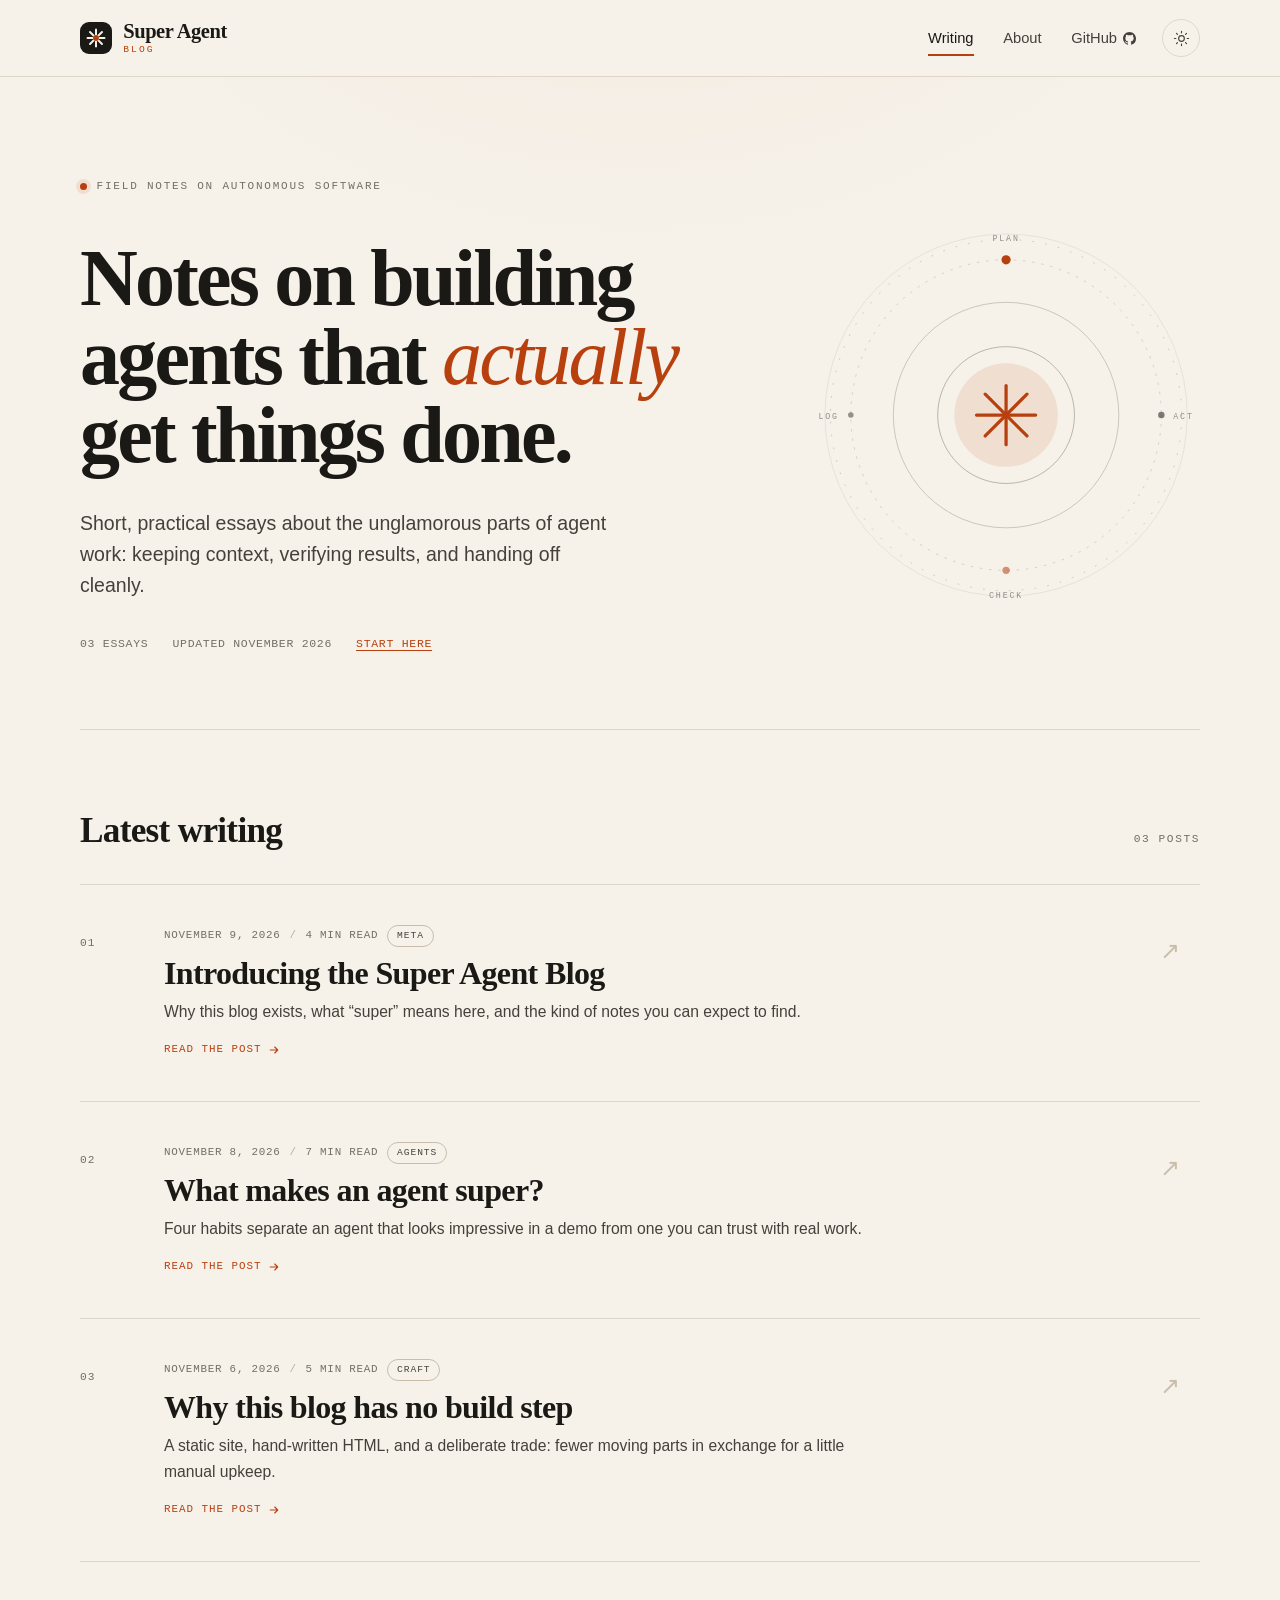
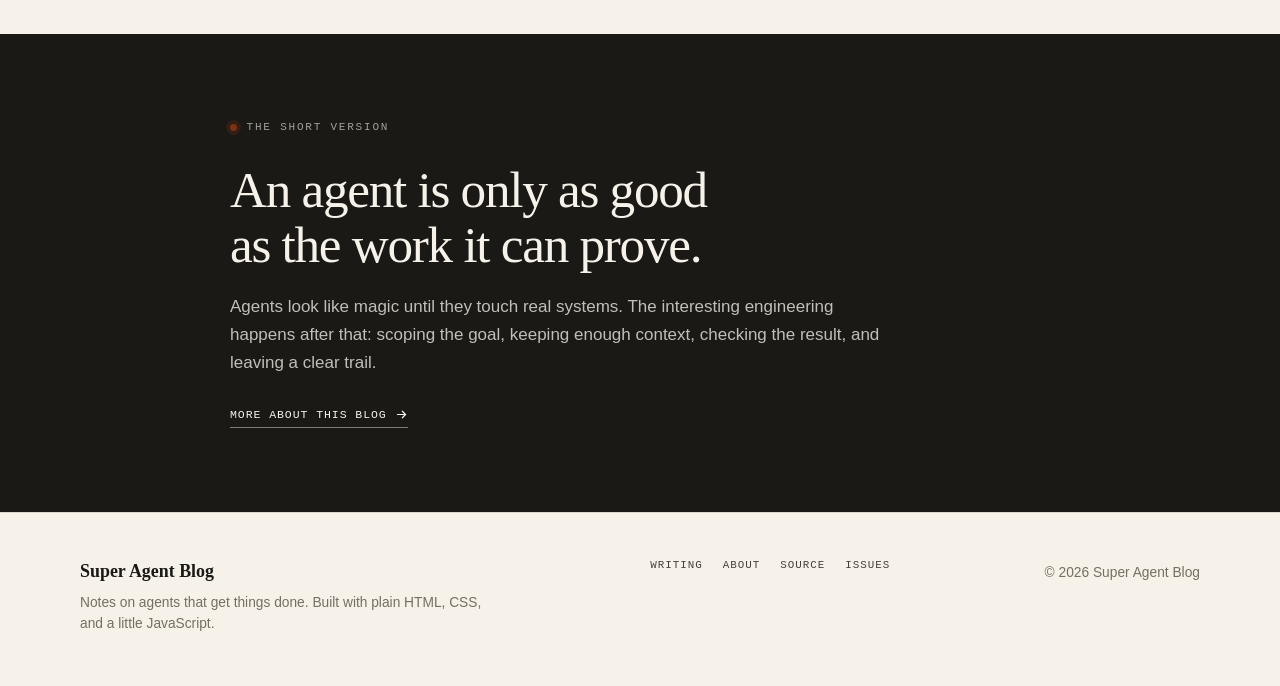
==== index.html @ 89e8c21d "Create the Super Agent Blog Add a complete, dependency-free static blog: responsive home page, three" ====
<!doctype html>
<html lang="en">
<head>
  <meta charset="utf-8">
  <meta name="viewport" content="width=device-width, initial-scale=1">
  <title>Super Agent Blog — Notes on agents that get things done</title>
  <meta name="description" content="Short, practical essays about building AI agents that get real work done: planning, context, verification, and clean handoffs.">
  <meta name="author" content="Super Agent Blog">
  <meta name="color-scheme" content="light dark">
  <meta name="theme-color" content="#f6f2ea" media="(prefers-color-scheme: light)">
  <meta name="theme-color" content="#14130f" media="(prefers-color-scheme: dark)">
  <link rel="icon" href="assets/favicon.svg" type="image/svg+xml">
  <link rel="stylesheet" href="assets/css/style.css">
  <meta property="og:type" content="website">
  <meta property="og:title" content="Super Agent Blog">
  <meta property="og:description" content="Short, practical essays about building AI agents that get real work done.">
  <meta property="og:site_name" content="Super Agent Blog">
  <script>
    (function () {
      try {
        var stored = localStorage.getItem("theme");
        var theme = stored === "light" || stored === "dark"
          ? stored
          : (window.matchMedia("(prefers-color-scheme: dark)").matches ? "dark" : "light");
        document.documentElement.setAttribute("data-theme", theme);
      } catch (error) {
        document.documentElement.setAttribute("data-theme", "light");
      }
    })();
  </script>
  <script src="assets/js/main.js" defer></script>
</head>
<body>
  <a class="skip-link" href="#main">Skip to content</a>

  <header class="site-header">
    <div class="container header-inner">
      <a class="brand" href="index.html" aria-label="Super Agent Blog home">
        <svg class="brand-mark" viewBox="0 0 32 32" aria-hidden="true" focusable="false">
          <rect width="32" height="32" rx="9" fill="currentColor"></rect>
          <g stroke="var(--bg)" stroke-width="2" stroke-linecap="round">
            <path d="M16 7.5v17"></path>
            <path d="M7.5 16h17"></path>
            <path d="M10 10l12 12"></path>
            <path d="M22 10 10 22"></path>
          </g>
          <circle cx="16" cy="16" r="3" fill="var(--accent)"></circle>
        </svg>
        <span class="brand-text">
          <span class="brand-name">Super Agent</span>
          <span class="brand-tag">Blog</span>
        </span>
      </a>

      <nav class="site-nav" aria-label="Primary">
        <a href="index.html" aria-current="page">Writing</a>
        <a href="about.html">About</a>
        <a class="nav-github" href="https://github.com/cmdfas/super-agent-blog" rel="noopener" aria-label="GitHub repository">
          <span>GitHub</span>
          <svg viewBox="0 0 16 16" aria-hidden="true" focusable="false">
            <path fill="currentColor" d="M8 0C3.58 0 0 3.58 0 8c0 3.54 2.29 6.53 5.47 7.59.4.07.55-.17.55-.38 0-.19-.01-.82-.01-1.49-2.01.37-2.53-.49-2.69-.94-.09-.23-.48-.94-.82-1.13-.28-.15-.68-.52-.01-.53.63-.01 1.08.58 1.23.82.72 1.21 1.87.87 2.33.66.07-.52.28-.87.51-1.07-1.78-.2-3.64-.89-3.64-3.95 0-.87.31-1.59.82-2.15-.08-.2-.36-1.02.08-2.12 0 0 .67-.21 2.2.82.64-.18 1.32-.27 2-.27s1.36.09 2 .27c1.53-1.04 2.2-.82 2.2-.82.44 1.1.16 1.92.08 2.12.51.56.82 1.27.82 2.15 0 3.07-1.87 3.75-3.65 3.95.29.25.54.73.54 1.48 0 1.07-.01 1.93-.01 2.2 0 .21.15.46.55.38A8.01 8.01 0 0 0 16 8c0-4.42-3.58-8-8-8Z"></path>
          </svg>
        </a>
        <button class="theme-toggle" type="button" aria-label="Switch to dark theme" aria-pressed="false" title="Switch theme">
          <svg class="icon icon-sun" viewBox="0 0 24 24" fill="none" aria-hidden="true" focusable="false">
            <circle cx="12" cy="12" r="4" stroke="currentColor" stroke-width="1.6"></circle>
            <path d="M12 2v2m0 16v2M4.9 4.9l1.4 1.4m11.4 11.4 1.4 1.4M2 12h2m16 0h2M4.9 19.1l1.4-1.4M17.7 6.3l1.4-1.4" stroke="currentColor" stroke-width="1.6" stroke-linecap="round"></path>
          </svg>
          <svg class="icon icon-moon" viewBox="0 0 24 24" fill="none" aria-hidden="true" focusable="false">
            <path d="M20 14.5A8.5 8.5 0 0 1 9.5 4a8.5 8.5 0 1 0 10.5 10.5Z" stroke="currentColor" stroke-width="1.6" stroke-linejoin="round"></path>
          </svg>
        </button>
      </nav>
    </div>
  </header>

  <main id="main">
    <section class="hero container" aria-labelledby="hero-title">
      <div class="hero-copy">
        <p class="eyebrow"><span class="eyebrow-dot" aria-hidden="true"></span>Field notes on autonomous software</p>
        <h1 id="hero-title">Notes on building agents that <em>actually</em> get things done.</h1>
        <p class="hero-lede">Short, practical essays about the unglamorous parts of agent work: keeping context, verifying results, and handing off cleanly.</p>
        <p class="hero-meta">
          <span>03 essays</span>
          <span>Updated November 2026</span>
          <a href="posts/introducing-the-super-agent-blog.html">Start here</a>
        </p>
      </div>

      <div class="hero-art">
        <svg class="orbit" viewBox="0 0 420 420" aria-hidden="true" focusable="false">
          <circle cx="210" cy="210" r="196" fill="none" stroke="currentColor" stroke-opacity=".08"></circle>
          <g class="orbit-spin">
            <circle cx="210" cy="210" r="190" fill="none" stroke="currentColor" stroke-opacity=".2" stroke-dasharray="1 13" stroke-linecap="round"></circle>
          </g>
          <circle cx="210" cy="210" r="168" fill="none" stroke="currentColor" stroke-opacity=".16" stroke-dasharray="2 8" stroke-linecap="round"></circle>
          <circle cx="210" cy="210" r="122" fill="none" stroke="currentColor" stroke-opacity=".22"></circle>
          <circle cx="210" cy="210" r="74" fill="none" stroke="currentColor" stroke-opacity=".3"></circle>

          <circle cx="210" cy="42" r="5" fill="var(--accent)"></circle>
          <circle cx="378" cy="210" r="3.5" fill="currentColor" fill-opacity=".55"></circle>
          <circle cx="210" cy="378" r="4" fill="var(--accent)" fill-opacity=".55"></circle>
          <circle cx="42" cy="210" r="3" fill="currentColor" fill-opacity=".45"></circle>

          <g class="orbit-core">
            <circle cx="210" cy="210" r="56" fill="var(--accent-soft)"></circle>
            <g stroke="var(--accent)" stroke-width="3.5" stroke-linecap="round">
              <path d="M210 178v64"></path>
              <path d="M178 210h64"></path>
              <path d="M187.4 187.4l45.2 45.2"></path>
              <path d="M232.6 187.4l-45.2 45.2"></path>
            </g>
          </g>

          <g fill="currentColor" font-family="ui-monospace, Menlo, monospace" font-size="9" letter-spacing="2" opacity=".45">
            <text x="210" y="22" text-anchor="middle">PLAN</text>
            <text x="402" y="214" text-anchor="middle">ACT</text>
            <text x="210" y="408" text-anchor="middle">CHECK</text>
            <text x="18" y="214" text-anchor="middle">LOG</text>
          </g>
        </svg>
      </div>
    </section>

    <section class="section container" aria-labelledby="writing-title">
      <div class="section-head">
        <h2 id="writing-title">Latest writing</h2>
        <span class="section-note">03 posts</span>
      </div>

      <div class="post-list">
        <article class="post-row">
          <p class="post-index" aria-hidden="true">01</p>
          <div class="post-main">
            <p class="post-meta">
              <time datetime="2026-11-09">November 9, 2026</time>
              <span class="meta-divider" aria-hidden="true">/</span>
              <span>4 min read</span>
              <span class="tag">Meta</span>
            </p>
            <h3 class="post-title"><a href="posts/introducing-the-super-agent-blog.html">Introducing the Super Agent Blog</a></h3>
            <p class="post-summary">Why this blog exists, what &ldquo;super&rdquo; means here, and the kind of notes you can expect to find.</p>
            <span class="read-more" aria-hidden="true">Read the post
              <svg viewBox="0 0 16 16" fill="none" focusable="false">
                <path d="M3 8h10M9 4l4 4-4 4" stroke="currentColor" stroke-width="1.5" stroke-linecap="round" stroke-linejoin="round"></path>
              </svg>
            </span>
          </div>
          <span class="post-arrow" aria-hidden="true">&nearr;</span>
        </article>

        <article class="post-row">
          <p class="post-index" aria-hidden="true">02</p>
          <div class="post-main">
            <p class="post-meta">
              <time datetime="2026-11-08">November 8, 2026</time>
              <span class="meta-divider" aria-hidden="true">/</span>
              <span>7 min read</span>
              <span class="tag">Agents</span>
            </p>
            <h3 class="post-title"><a href="posts/what-makes-an-agent-super.html">What makes an agent super?</a></h3>
            <p class="post-summary">Four habits separate an agent that looks impressive in a demo from one you can trust with real work.</p>
            <span class="read-more" aria-hidden="true">Read the post
              <svg viewBox="0 0 16 16" fill="none" focusable="false">
                <path d="M3 8h10M9 4l4 4-4 4" stroke="currentColor" stroke-width="1.5" stroke-linecap="round" stroke-linejoin="round"></path>
              </svg>
            </span>
          </div>
          <span class="post-arrow" aria-hidden="true">&nearr;</span>
        </article>

        <article class="post-row">
          <p class="post-index" aria-hidden="true">03</p>
          <div class="post-main">
            <p class="post-meta">
              <time datetime="2026-11-06">November 6, 2026</time>
              <span class="meta-divider" aria-hidden="true">/</span>
              <span>5 min read</span>
              <span class="tag">Craft</span>
            </p>
            <h3 class="post-title"><a href="posts/why-this-blog-has-no-build-step.html">Why this blog has no build step</a></h3>
            <p class="post-summary">A static site, hand-written HTML, and a deliberate trade: fewer moving parts in exchange for a little manual upkeep.</p>
            <span class="read-more" aria-hidden="true">Read the post
              <svg viewBox="0 0 16 16" fill="none" focusable="false">
                <path d="M3 8h10M9 4l4 4-4 4" stroke="currentColor" stroke-width="1.5" stroke-linecap="round" stroke-linejoin="round"></path>
              </svg>
            </span>
          </div>
          <span class="post-arrow" aria-hidden="true">&nearr;</span>
        </article>
      </div>
    </section>

    <section class="manifesto" aria-labelledby="manifesto-title">
      <div class="container manifesto-inner">
        <p class="eyebrow"><span class="eyebrow-dot" aria-hidden="true"></span>The short version</p>
        <h2 id="manifesto-title">An agent is only as good as the work it can prove.</h2>
        <p>Agents look like magic until they touch real systems. The interesting engineering happens after that: scoping the goal, keeping enough context, checking the result, and leaving a clear trail.</p>
        <a class="arrow-link" href="about.html">More about this blog
          <svg viewBox="0 0 16 16" fill="none" aria-hidden="true" focusable="false">
            <path d="M3 8h10M9 4l4 4-4 4" stroke="currentColor" stroke-width="1.5" stroke-linecap="round" stroke-linejoin="round"></path>
          </svg>
        </a>
      </div>
    </section>
  </main>

  <footer class="site-footer">
    <div class="container footer-inner">
      <div>
        <p class="footer-brand">Super Agent Blog</p>
        <p class="footer-note">Notes on agents that get things done. Built with plain HTML, CSS, and a little JavaScript.</p>
      </div>
      <div class="footer-links">
        <a href="index.html">Writing</a>
        <a href="about.html">About</a>
        <a href="https://github.com/cmdfas/super-agent-blog">Source</a>
        <a href="https://github.com/cmdfas/super-agent-blog/issues">Issues</a>
      </div>
      <p class="footer-note">&copy; <span data-year>2026</span> Super Agent Blog</p>
    </div>
  </footer>
</body>
</html>
---- assets/css/style.css ----
/* ==========================================================================
   Super Agent Blog
   A small, dependency-free design system.
   ========================================================================== */

:root {
  --bg: #f6f2ea;
  --bg-elevated: #fdfaf5;
  --bg-subtle: #efe9de;
  --ink: #1a1916;
  --ink-soft: #45413a;
  --ink-muted: #746e63;
  --line: #ded6c8;
  --line-strong: #c9beac;
  --accent: #b8400e;
  --accent-strong: #8f300a;
  --accent-soft: #f0dfd0;
  --on-accent: #fff8f0;

  --font-serif: "Iowan Old Style", "Palatino Linotype", Palatino, "Book Antiqua",
    Georgia, serif;
  --font-sans: ui-sans-serif, -apple-system, BlinkMacSystemFont, "Segoe UI",
    Roboto, "Helvetica Neue", Arial, sans-serif;
  --font-mono: ui-monospace, "SF Mono", "SFMono-Regular", Menlo, Consolas,
    "Liberation Mono", monospace;

  --wrap: 1120px;
  --pad: clamp(1.25rem, 4vw, 2.5rem);
  --radius: 14px;
  --shadow: 0 1px 2px rgba(26, 25, 22, 0.04),
    0 18px 40px -24px rgba(26, 25, 22, 0.28);

  color-scheme: light;
}

:root[data-theme="dark"] {
  --bg: #14130f;
  --bg-elevated: #1c1a15;
  --bg-subtle: #24211a;
  --ink: #f2ece1;
  --ink-soft: #c9c1b4;
  --ink-muted: #968e80;
  --line: #33302a;
  --line-strong: #4a453c;
  --accent: #f97316;
  --accent-strong: #fb923c;
  --accent-soft: #2e1e11;
  --on-accent: #1c0f05;
  --shadow: 0 1px 2px rgba(0, 0, 0, 0.3),
    0 18px 40px -24px rgba(0, 0, 0, 0.7);

  color-scheme: dark;
}

/* Reset ------------------------------------------------------------------ */

*,
*::before,
*::after {
  box-sizing: border-box;
}

* {
  margin: 0;
}

html {
  -webkit-text-size-adjust: 100%;
  scroll-behavior: smooth;
}

body {
  min-height: 100vh;
  background-color: var(--bg);
  background-image: radial-gradient(
    ellipse 90% 55% at 50% -25%,
    rgba(184, 64, 14, 0.08),
    transparent 70%
  );
  background-repeat: no-repeat;
  color: var(--ink);
  font-family: var(--font-sans);
  font-size: 1.0625rem;
  line-height: 1.65;
  -webkit-font-smoothing: antialiased;
  text-rendering: optimizeLegibility;
}

:root[data-theme="dark"] body {
  background-image: radial-gradient(
    ellipse 90% 55% at 50% -25%,
    rgba(249, 115, 22, 0.09),
    transparent 70%
  );
}

img,
svg {
  display: block;
  max-width: 100%;
}

a {
  color: inherit;
}

button {
  font: inherit;
  color: inherit;
}

::selection {
  background: var(--accent-soft);
  color: var(--ink);
}

:focus-visible {
  outline: 2px solid var(--accent);
  outline-offset: 3px;
  border-radius: 2px;
}

.container {
  width: min(100% - (var(--pad) * 2), var(--wrap));
  margin-inline: auto;
}

.skip-link {
  position: absolute;
  top: -100%;
  left: var(--pad);
  z-index: 100;
  padding: 0.7rem 1rem;
  background: var(--ink);
  color: var(--bg);
  border-radius: 0 0 8px 8px;
  font-size: 0.9rem;
  text-decoration: none;
}

.skip-link:focus {
  top: 0;
}

/* Header ----------------------------------------------------------------- */

.site-header {
  position: sticky;
  top: 0;
  z-index: 50;
  border-bottom: 1px solid var(--line);
  background: var(--bg);
}

@supports (background: color-mix(in srgb, red 50%, transparent)) {
  .site-header {
    background: color-mix(in srgb, var(--bg) 88%, transparent);
    -webkit-backdrop-filter: blur(14px);
    backdrop-filter: blur(14px);
  }
}

.header-inner {
  display: flex;
  align-items: center;
  justify-content: space-between;
  gap: 1.5rem;
  min-height: 4.75rem;
}

.brand {
  display: inline-flex;
  align-items: center;
  gap: 0.7rem;
  text-decoration: none;
  flex-shrink: 0;
}

.brand-mark {
  width: 32px;
  height: 32px;
  color: var(--ink);
  transition: transform 0.35s cubic-bezier(0.2, 0.8, 0.2, 1);
}

.brand:hover .brand-mark {
  transform: rotate(45deg);
}

.brand-text {
  display: flex;
  flex-direction: column;
  line-height: 1;
}

.brand-name {
  font-family: var(--font-serif);
  font-size: 1.28rem;
  font-weight: 600;
  letter-spacing: -0.02em;
}

.brand-tag {
  margin-top: 0.22rem;
  color: var(--accent);
  font-family: var(--font-mono);
  font-size: 0.6rem;
  font-weight: 500;
  letter-spacing: 0.22em;
  text-transform: uppercase;
}

.site-nav {
  display: flex;
  align-items: center;
  gap: clamp(0.15rem, 1.2vw, 0.75rem);
}

.site-nav a {
  position: relative;
  padding: 0.45rem 0.55rem;
  color: var(--ink-soft);
  font-size: 0.92rem;
  text-decoration: none;
  transition: color 0.2s ease;
}

.site-nav a:hover {
  color: var(--ink);
}

.site-nav a[aria-current="page"] {
  color: var(--ink);
}

.site-nav a[aria-current="page"]::after {
  content: "";
  position: absolute;
  right: 0.55rem;
  bottom: 0.1rem;
  left: 0.55rem;
  height: 1.5px;
  background: var(--accent);
}

.nav-github {
  display: inline-flex;
  align-items: center;
  gap: 0.35rem;
}

.nav-github svg {
  width: 13px;
  height: 13px;
}

.theme-toggle {
  display: grid;
  place-items: center;
  width: 38px;
  height: 38px;
  margin-left: 0.35rem;
  border: 1px solid var(--line);
  border-radius: 999px;
  background: transparent;
  color: var(--ink-soft);
  cursor: pointer;
  transition: color 0.2s ease, border-color 0.2s ease,
    background-color 0.2s ease;
}

.theme-toggle:hover {
  border-color: var(--accent);
  background: var(--bg-elevated);
  color: var(--accent);
}

.theme-toggle .icon {
  width: 17px;
  height: 17px;
}

.icon-moon {
  display: none;
}

:root[data-theme="dark"] .icon-sun {
  display: none;
}

:root[data-theme="dark"] .icon-moon {
  display: block;
}

/* Type helpers ----------------------------------------------------------- */

.eyebrow {
  display: flex;
  align-items: center;
  gap: 0.6rem;
  color: var(--ink-muted);
  font-family: var(--font-mono);
  font-size: 0.69rem;
  letter-spacing: 0.16em;
  text-transform: uppercase;
}

.eyebrow-dot {
  width: 7px;
  height: 7px;
  border-radius: 999px;
  background: var(--accent);
  box-shadow: 0 0 0 4px var(--accent-soft);
  flex-shrink: 0;
}

.arrow-link {
  display: inline-flex;
  align-items: center;
  gap: 0.5rem;
  padding-bottom: 0.15rem;
  border-bottom: 1px solid currentColor;
  color: var(--accent);
  font-family: var(--font-mono);
  font-size: 0.72rem;
  letter-spacing: 0.08em;
  text-decoration: none;
  text-transform: uppercase;
  transition: gap 0.2s ease, color 0.2s ease;
}

.arrow-link:hover {
  gap: 0.75rem;
  color: var(--accent-strong);
}

.arrow-link svg {
  width: 13px;
  height: 13px;
}

/* Hero ------------------------------------------------------------------- */

.hero {
  display: grid;
  grid-template-columns: minmax(0, 1.35fr) minmax(280px, 0.8fr);
  gap: clamp(2.5rem, 6vw, 5.5rem);
  align-items: center;
  padding-block: clamp(3.25rem, 8vw, 6.25rem) clamp(2.75rem, 6vw, 4.75rem);
}

.hero h1 {
  margin: 0.55em 0 0.42em;
  font-family: var(--font-serif);
  font-size: clamp(2.7rem, 6.5vw, 5rem);
  font-weight: 600;
  letter-spacing: -0.035em;
  line-height: 0.98;
  text-wrap: balance;
}

.hero h1 em {
  color: var(--accent);
  font-style: italic;
  font-weight: 500;
}

.hero-lede {
  max-width: 34rem;
  color: var(--ink-soft);
  font-size: clamp(1.05rem, 1.6vw, 1.22rem);
  line-height: 1.6;
}

.hero-meta {
  display: flex;
  flex-wrap: wrap;
  align-items: center;
  gap: 0.6rem 1.5rem;
  margin-top: 2rem;
  color: var(--ink-muted);
  font-family: var(--font-mono);
  font-size: 0.72rem;
  letter-spacing: 0.06em;
  text-transform: uppercase;
}

.hero-meta a {
  color: var(--accent);
  text-decoration-thickness: 1px;
  text-underline-offset: 3px;
}

.hero-art {
  justify-self: center;
  width: min(100%, 420px);
}

.orbit {
  width: 100%;
  height: auto;
  overflow: visible;
  color: var(--ink);
}

.orbit-spin {
  transform-origin: 210px 210px;
}

.orbit-core {
  transform-origin: 210px 210px;
}

@keyframes orbit-spin {
  to {
    transform: rotate(360deg);
  }
}

@keyframes core-pulse {
  0%,
  100% {
    transform: scale(1);
  }
  50% {
    transform: scale(1.04);
  }
}

@media (prefers-reduced-motion: no-preference) {
  .orbit-spin {
    animation: orbit-spin 90s linear infinite;
  }

  .orbit-core {
    animation: core-pulse 6s ease-in-out infinite;
  }
}

/* Section + post list ---------------------------------------------------- */

.section {
  padding-block: clamp(2.75rem, 6vw, 4.5rem);
  border-top: 1px solid var(--line);
}

.section-head {
  display: flex;
  align-items: baseline;
  justify-content: space-between;
  gap: 1rem;
}

.section-head h2 {
  font-family: var(--font-serif);
  font-size: clamp(1.6rem, 3vw, 2.2rem);
  font-weight: 600;
  letter-spacing: -0.02em;
}

.section-note {
  color: var(--ink-muted);
  font-family: var(--font-mono);
  font-size: 0.7rem;
  letter-spacing: 0.14em;
  text-transform: uppercase;
  white-space: nowrap;
}

.post-list {
  margin-top: 1.5rem;
  border-top: 1px solid var(--line);
}

.post-row {
  display: grid;
  grid-template-columns: 3.25rem minmax(0, 1fr) 2.5rem;
  gap: clamp(1rem, 3vw, 2rem);
  align-items: start;
  padding-block: clamp(1.75rem, 4vw, 2.5rem);
  border-bottom: 1px solid var(--line);
  transition: background-color 0.2s ease;
}

.post-row:hover {
  background: var(--bg-elevated);
}

.post-index {
  padding-top: 0.55rem;
  color: var(--ink-muted);
  font-family: var(--font-mono);
  font-size: 0.7rem;
  letter-spacing: 0.1em;
}

.post-meta {
  display: flex;
  flex-wrap: wrap;
  align-items: center;
  gap: 0.55rem;
  color: var(--ink-muted);
  font-family: var(--font-mono);
  font-size: 0.68rem;
  letter-spacing: 0.07em;
  text-transform: uppercase;
}

.meta-divider {
  opacity: 0.5;
}

.tag {
  padding: 0.14rem 0.55rem;
  border: 1px solid var(--line-strong);
  border-radius: 999px;
  color: var(--ink-soft);
  font-size: 0.6rem;
  letter-spacing: 0.1em;
}

.post-title {
  margin: 0.5rem 0 0.45rem;
  font-family: var(--font-serif);
  font-size: clamp(1.45rem, 2.8vw, 2rem);
  font-weight: 600;
  letter-spacing: -0.02em;
  line-height: 1.15;
  text-wrap: balance;
}

.post-title a {
  text-decoration: none;
  background-image: linear-gradient(var(--accent), var(--accent));
  background-repeat: no-repeat;
  background-position: 0 100%;
  background-size: 0% 1px;
  transition: color 0.2s ease, background-size 0.25s ease;
}

.post-title a:hover {
  color: var(--accent);
  background-size: 100% 1px;
}

.post-summary {
  max-width: 46rem;
  color: var(--ink-soft);
  font-size: 0.98rem;
}

.read-more {
  display: inline-flex;
  align-items: center;
  gap: 0.4rem;
  margin-top: 1rem;
  color: var(--accent);
  font-family: var(--font-mono);
  font-size: 0.68rem;
  letter-spacing: 0.09em;
  text-transform: uppercase;
}

.read-more svg {
  width: 12px;
  height: 12px;
}

.post-arrow {
  padding-top: 0.9rem;
  color: var(--line-strong);
  font-size: 1.5rem;
  line-height: 1;
  transition: color 0.2s ease, transform 0.2s ease;
}

.post-row:hover .post-arrow {
  color: var(--accent);
  transform: translate(3px, -3px);
}

/* Manifesto band --------------------------------------------------------- */

.manifesto {
  padding-block: clamp(3rem, 7vw, 5.25rem);
  background: var(--ink);
  color: var(--bg);
}

.manifesto-inner {
  max-width: 820px;
}

.manifesto .eyebrow {
  color: var(--bg);
  opacity: 0.62;
}

.manifesto .eyebrow-dot {
  background: var(--accent);
  box-shadow: 0 0 0 4px color-mix(in srgb, var(--accent) 24%, transparent);
  opacity: 1;
}

.manifesto h2 {
  margin: 0.5em 0 0.4em;
  font-family: var(--font-serif);
  font-size: clamp(2rem, 4.5vw, 3.2rem);
  font-weight: 500;
  letter-spacing: -0.025em;
  line-height: 1.08;
  text-wrap: balance;
}

.manifesto p {
  max-width: 42rem;
  color: var(--bg);
  opacity: 0.76;
}

.manifesto .arrow-link {
  margin-top: 1.75rem;
  border-bottom-color: color-mix(in srgb, var(--bg) 45%, transparent);
  color: var(--bg);
}

.manifesto .arrow-link:hover {
  color: var(--accent);
}

/* Footer ----------------------------------------------------------------- */

.site-footer {
  padding-block: 2.75rem 3.25rem;
  border-top: 1px solid var(--line);
}

.footer-inner {
  display: flex;
  flex-wrap: wrap;
  align-items: flex-start;
  justify-content: space-between;
  gap: 1.75rem 3rem;
}

.footer-brand {
  font-family: var(--font-serif);
  font-size: 1.12rem;
  font-weight: 600;
}

.footer-note {
  max-width: 26rem;
  margin-top: 0.35rem;
  color: var(--ink-muted);
  font-size: 0.86rem;
  line-height: 1.55;
}

.footer-links {
  display: flex;
  flex-wrap: wrap;
  gap: 1.25rem;
  font-family: var(--font-mono);
  font-size: 0.68rem;
  letter-spacing: 0.09em;
  text-transform: uppercase;
}

.footer-links a {
  color: var(--ink-soft);
  text-decoration: none;
}

.footer-links a:hover {
  color: var(--accent);
  text-decoration: underline;
  text-underline-offset: 4px;
}

/* Article ---------------------------------------------------------------- */

.article-main {
  padding-block: clamp(2.5rem, 6vw, 4.5rem) clamp(3rem, 7vw, 5.5rem);
}

.article-header,
.article-footer,
.post-nav,
.page-header {
  max-width: 780px;
  margin-inline: auto;
}

.back-link {
  display: inline-flex;
  align-items: center;
  gap: 0.45rem;
  color: var(--ink-muted);
  font-family: var(--font-mono);
  font-size: 0.68rem;
  letter-spacing: 0.09em;
  text-decoration: none;
  text-transform: uppercase;
  transition: color 0.2s ease, gap 0.2s ease;
}

.back-link:hover {
  gap: 0.65rem;
  color: var(--accent);
}

.back-link svg {
  width: 12px;
  height: 12px;
}

.article-header h1,
.page-header h1 {
  margin: 0.42em 0 0.35em;
  font-family: var(--font-serif);
  font-size: clamp(2.3rem, 5vw, 3.8rem);
  font-weight: 600;
  letter-spacing: -0.035em;
  line-height: 1.02;
  text-wrap: balance;
}

.article-header .eyebrow {
  margin-top: 2.25rem;
}

.article-lede,
.page-lede {
  max-width: 44rem;
  color: var(--ink-soft);
  font-family: var(--font-serif);
  font-size: clamp(1.2rem, 2vw, 1.42rem);
  font-style: italic;
  line-height: 1.5;
}

.article-meta {
  display: flex;
  flex-wrap: wrap;
  align-items: center;
  gap: 0.6rem;
  margin-top: 1.9rem;
  padding-top: 1rem;
  border-top: 1px solid var(--line);
  color: var(--ink-muted);
  font-family: var(--font-mono);
  font-size: 0.7rem;
  letter-spacing: 0.07em;
  text-transform: uppercase;
}

.prose {
  max-width: 44rem;
  margin: clamp(2rem, 5vw, 3rem) auto 0;
  font-size: 1.075rem;
  line-height: 1.72;
}

.prose > p:first-of-type::first-letter {
  float: left;
  padding: 0.06em 0.1em 0 0;
  color: var(--accent);
  font-family: var(--font-serif);
  font-size: 3.3em;
  font-weight: 600;
  line-height: 0.82;
}

.prose h2 {
  margin: 2.1em 0 0.55em;
  font-family: var(--font-serif);
  font-size: clamp(1.5rem, 2.5vw, 1.85rem);
  font-weight: 600;
  letter-spacing: -0.015em;
  line-height: 1.2;
}

.prose h3 {
  margin: 1.8em 0 0.45em;
  font-family: var(--font-serif);
  font-size: 1.24rem;
  font-weight: 600;
  line-height: 1.25;
}

.prose p,
.prose ul,
.prose ol {
  margin: 0 0 1.35em;
}

.prose ul,
.prose ol {
  padding-left: 1.35em;
}

.prose li {
  margin-bottom: 0.45em;
}

.prose li::marker {
  color: var(--accent);
}

.prose strong {
  font-weight: 650;
}

.prose a {
  color: var(--accent);
  text-decoration-thickness: 1px;
  text-underline-offset: 3px;
}

.prose a:hover {
  color: var(--accent-strong);
}

.prose blockquote {
  margin: 2em 0;
  padding: 0.25em 0 0.25em 1.35em;
  border-left: 3px solid var(--accent);
  color: var(--ink-soft);
  font-family: var(--font-serif);
  font-size: 1.2em;
  line-height: 1.5;
}

.prose code {
  padding: 0.1em 0.35em;
  border: 1px solid var(--line);
  border-radius: 5px;
  background: var(--bg-subtle);
  font-family: var(--font-mono);
  font-size: 0.86em;
}

.prose hr {
  margin: 2.5em 0;
  border: 0;
  border-top: 1px solid var(--line);
}

.article-footer {
  display: flex;
  flex-wrap: wrap;
  justify-content: space-between;
  gap: 1rem;
  margin-top: 3rem;
  padding-top: 1.5rem;
  border-top: 1px solid var(--line);
  color: var(--ink-muted);
  font-family: var(--font-mono);
  font-size: 0.68rem;
  letter-spacing: 0.07em;
  text-transform: uppercase;
}

.post-nav {
  display: grid;
  grid-template-columns: 1fr 1fr;
  gap: 1rem;
  margin-top: 2.5rem;
}

.post-nav a {
  padding: 1.2rem 1.35rem;
  border: 1px solid var(--line);
  border-radius: var(--radius);
  background: var(--bg-elevated);
  text-decoration: none;
  transition: border-color 0.2s ease, transform 0.2s ease;
}

.post-nav a:hover {
  border-color: var(--accent);
  transform: translateY(-2px);
}

.post-nav span {
  display: block;
  margin-bottom: 0.3rem;
  color: var(--ink-muted);
  font-family: var(--font-mono);
  font-size: 0.62rem;
  letter-spacing: 0.12em;
  text-transform: uppercase;
}

.post-nav strong {
  font-family: var(--font-serif);
  font-size: 1.12rem;
  font-weight: 600;
  line-height: 1.25;
}

.post-nav .next {
  text-align: right;
}

/* About / static pages --------------------------------------------------- */

.page-main {
  padding-block: clamp(2.75rem, 6vw, 4.5rem) clamp(3.25rem, 7vw, 5.5rem);
}

.prose--page {
  margin-top: clamp(1.75rem, 4vw, 2.5rem);
  margin-inline: auto;
}

.page-header {
  max-width: 44rem;
}

.page-cta {
  max-width: 44rem;
  margin: 2.5rem auto 0;
}

.colophon {
  max-width: 44rem;
  margin: 3rem auto 0;
  padding: 1.5rem 1.65rem;
  border: 1px solid var(--line);
  border-radius: var(--radius);
  background: var(--bg-elevated);
}

.colophon h2 {
  margin-bottom: 1rem;
  font-family: var(--font-serif);
  font-size: 1.25rem;
  font-weight: 600;
}

.colophon dl {
  display: grid;
  gap: 0.85rem;
}

.colophon dl > div {
  display: grid;
  grid-template-columns: 7rem minmax(0, 1fr);
  gap: 1rem;
}

.colophon dt {
  color: var(--ink-muted);
  font-family: var(--font-mono);
  font-size: 0.64rem;
  letter-spacing: 0.1em;
  text-transform: uppercase;
  padding-top: 0.2rem;
}

.colophon dd {
  color: var(--ink-soft);
  font-size: 0.92rem;
  line-height: 1.55;
}

/* 404 -------------------------------------------------------------------- */

.not-found {
  display: grid;
  place-items: center;
  min-height: 58vh;
  padding-block: clamp(3rem, 8vw, 6rem);
  text-align: center;
}

.not-found-code {
  color: var(--accent);
  font-family: var(--font-mono);
  font-size: 0.72rem;
  letter-spacing: 0.22em;
  text-transform: uppercase;
}

.not-found h1 {
  margin: 0.4em 0 0.3em;
  font-family: var(--font-serif);
  font-size: clamp(2.4rem, 7vw, 4.4rem);
  font-weight: 600;
  letter-spacing: -0.035em;
  line-height: 1;
}

.not-found p {
  max-width: 30rem;
  margin-inline: auto;
  color: var(--ink-soft);
}

.not-found-cta {
  margin-top: 2rem;
}

/* Responsive ------------------------------------------------------------- */

@media (max-width: 860px) {
  .hero {
    grid-template-columns: 1fr;
    gap: 2.5rem;
  }

  .hero-art {
    justify-self: start;
    width: min(68%, 340px);
  }
}

@media (max-width: 700px) {
  .header-inner {
    min-height: 4.25rem;
    gap: 1rem;
  }

  .post-row {
    grid-template-columns: 2.5rem minmax(0, 1fr);
  }

  .post-arrow {
    display: none;
  }

  .post-nav {
    grid-template-columns: 1fr;
  }

  .post-nav .next {
    text-align: left;
  }

  .colophon dl > div {
    grid-template-columns: 1fr;
    gap: 0.2rem;
  }
}

@media (max-width: 560px) {
  .brand-tag,
  .nav-github span {
    display: none;
  }

  .brand-name {
    font-size: 1.12rem;
  }

  .site-nav a {
    padding: 0.45rem 0.4rem;
    font-size: 0.85rem;
  }

  .site-nav a[aria-current="page"]::after {
    right: 0.4rem;
    left: 0.4rem;
  }

  .theme-toggle {
    width: 34px;
    height: 34px;
    margin-left: 0.1rem;
  }

  .post-index {
    display: none;
  }

  .post-row {
    grid-template-columns: 1fr;
  }

  .article-meta {
    font-size: 0.64rem;
  }
}

@media (max-width: 380px) {
  .header-inner {
    gap: 0.5rem;
  }

  .brand {
    gap: 0.5rem;
  }

  .brand-mark {
    width: 28px;
    height: 28px;
  }

  .brand-name {
    font-size: 1.02rem;
  }

  .site-nav {
    gap: 0;
  }

  .site-nav a {
    padding: 0.45rem 0.3rem;
    font-size: 0.8rem;
  }

  .nav-github {
    display: none;
  }

  .theme-toggle {
    width: 32px;
    height: 32px;
    margin-left: 0.2rem;
  }
}

/* Print ------------------------------------------------------------------ */

@media print {
  .site-header,
  .site-footer,
  .post-nav,
  .theme-toggle,
  .skip-link {
    display: none;
  }

  body {
    background: #fff;
    color: #000;
    font-size: 11pt;
  }

  .article-header,
  .prose,
  .article-footer {
    max-width: none;
  }

  .article-lede {
    color: #333;
  }
}

/* Motion preferences ----------------------------------------------------- */

@media (prefers-reduced-motion: reduce) {
  html {
    scroll-behavior: auto;
  }

  *,
  *::before,
  *::after {
    animation-duration: 0.01ms !important;
    animation-iteration-count: 1 !important;
    transition-duration: 0.01ms !important;
  }
}
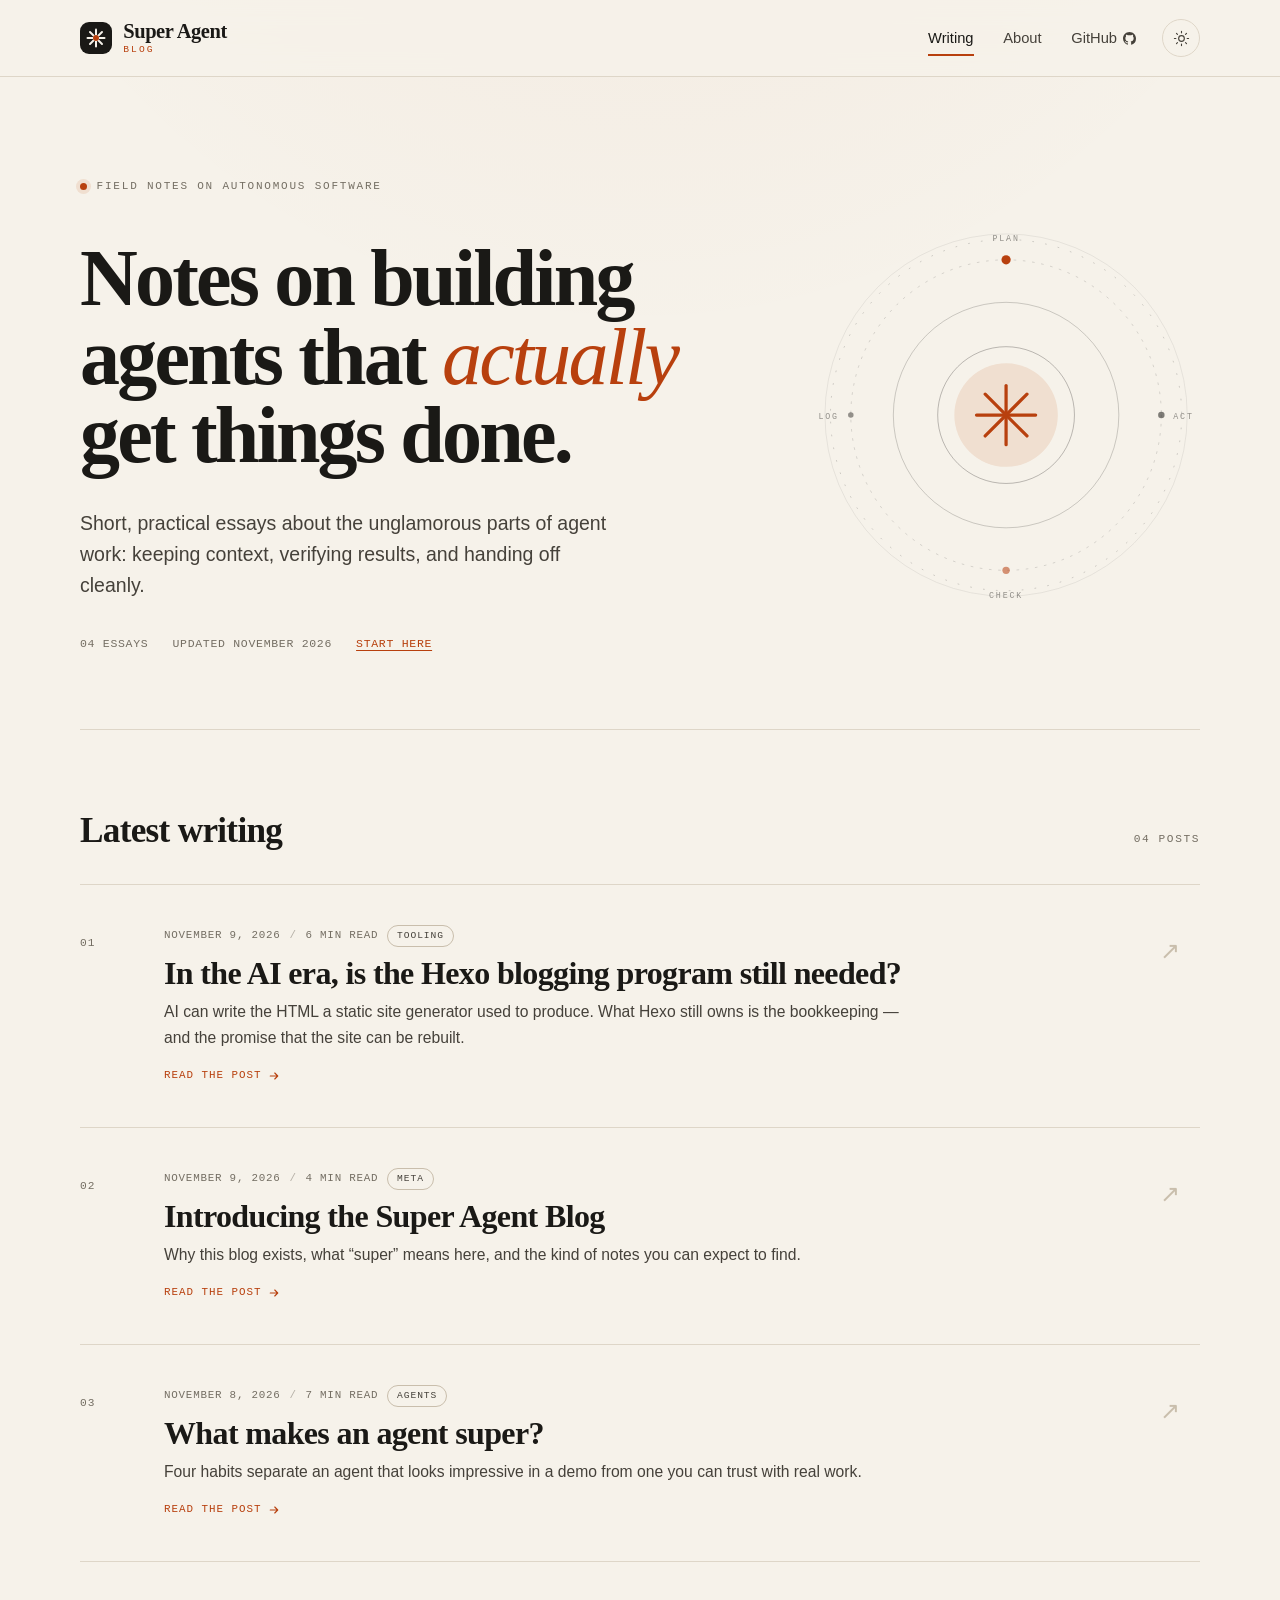
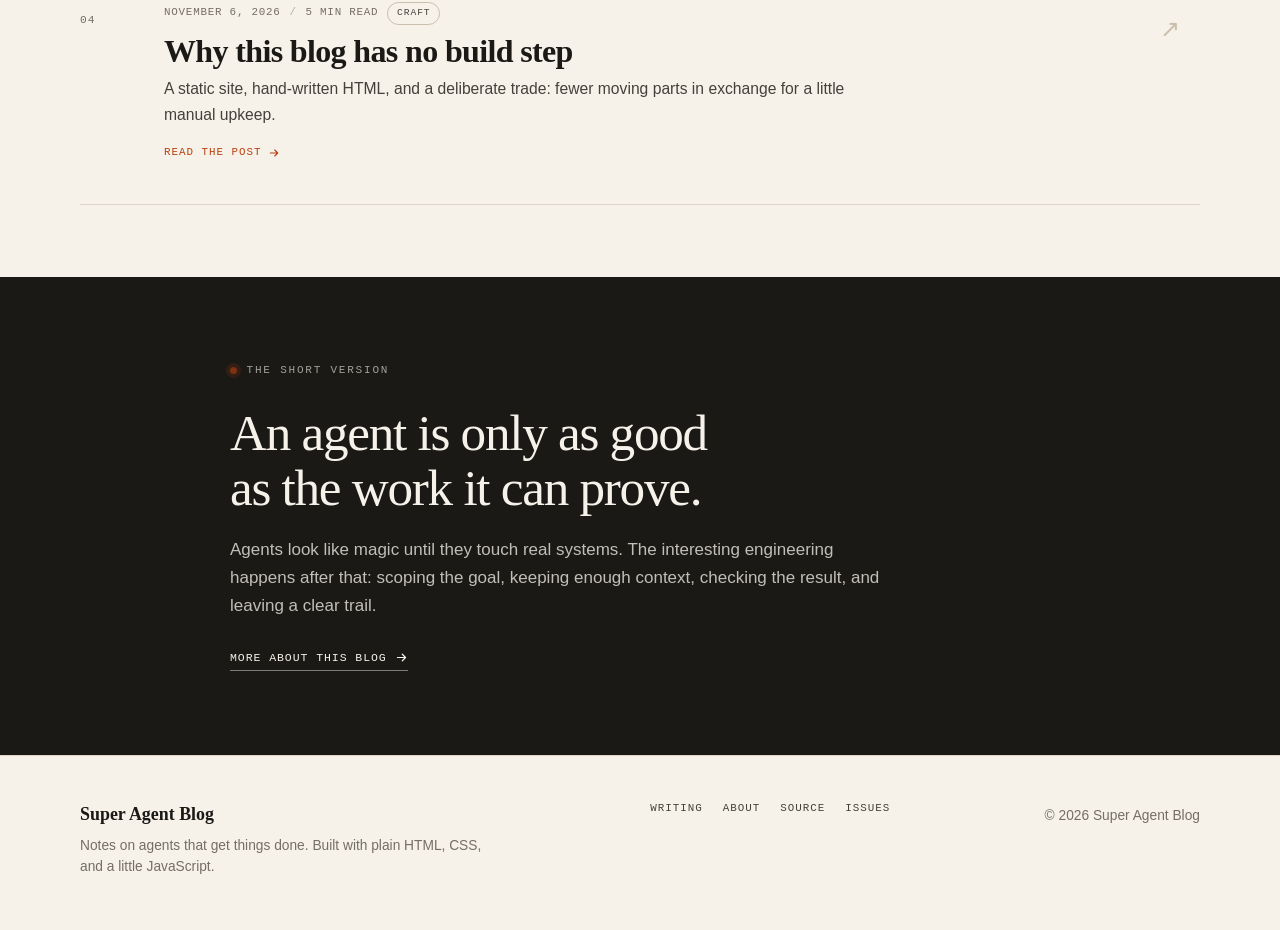
==== commit 80bc39fb: "Add post: In the AI era, is the Hexo blogging program still needed? Adds field note 004, which argue" ====
--- a/index.html
+++ b/index.html
@@ -81,7 +81,7 @@
         <h1 id="hero-title">Notes on building agents that <em>actually</em> get things done.</h1>
         <p class="hero-lede">Short, practical essays about the unglamorous parts of agent work: keeping context, verifying results, and handing off cleanly.</p>
         <p class="hero-meta">
-          <span>03 essays</span>
+          <span>04 essays</span>
           <span>Updated November 2026</span>
           <a href="posts/introducing-the-super-agent-blog.html">Start here</a>
         </p>
@@ -125,12 +125,32 @@
     <section class="section container" aria-labelledby="writing-title">
       <div class="section-head">
         <h2 id="writing-title">Latest writing</h2>
-        <span class="section-note">03 posts</span>
+        <span class="section-note">04 posts</span>
       </div>
 
       <div class="post-list">
         <article class="post-row">
           <p class="post-index" aria-hidden="true">01</p>
+          <div class="post-main">
+            <p class="post-meta">
+              <time datetime="2026-11-09">November 9, 2026</time>
+              <span class="meta-divider" aria-hidden="true">/</span>
+              <span>6 min read</span>
+              <span class="tag">Tooling</span>
+            </p>
+            <h3 class="post-title"><a href="posts/is-hexo-still-needed-in-the-ai-era.html">In the AI era, is the Hexo blogging program still needed?</a></h3>
+            <p class="post-summary">AI can write the HTML a static site generator used to produce. What Hexo still owns is the bookkeeping &mdash; and the promise that the site can be rebuilt.</p>
+            <span class="read-more" aria-hidden="true">Read the post
+              <svg viewBox="0 0 16 16" fill="none" focusable="false">
+                <path d="M3 8h10M9 4l4 4-4 4" stroke="currentColor" stroke-width="1.5" stroke-linecap="round" stroke-linejoin="round"></path>
+              </svg>
+            </span>
+          </div>
+          <span class="post-arrow" aria-hidden="true">&nearr;</span>
+        </article>
+
+        <article class="post-row">
+          <p class="post-index" aria-hidden="true">02</p>
           <div class="post-main">
             <p class="post-meta">
               <time datetime="2026-11-09">November 9, 2026</time>
@@ -150,7 +170,7 @@
         </article>
 
         <article class="post-row">
-          <p class="post-index" aria-hidden="true">02</p>
+          <p class="post-index" aria-hidden="true">03</p>
           <div class="post-main">
             <p class="post-meta">
               <time datetime="2026-11-08">November 8, 2026</time>
@@ -170,7 +190,7 @@
         </article>
 
         <article class="post-row">
-          <p class="post-index" aria-hidden="true">03</p>
+          <p class="post-index" aria-hidden="true">04</p>
           <div class="post-main">
             <p class="post-meta">
               <time datetime="2026-11-06">November 6, 2026</time>
